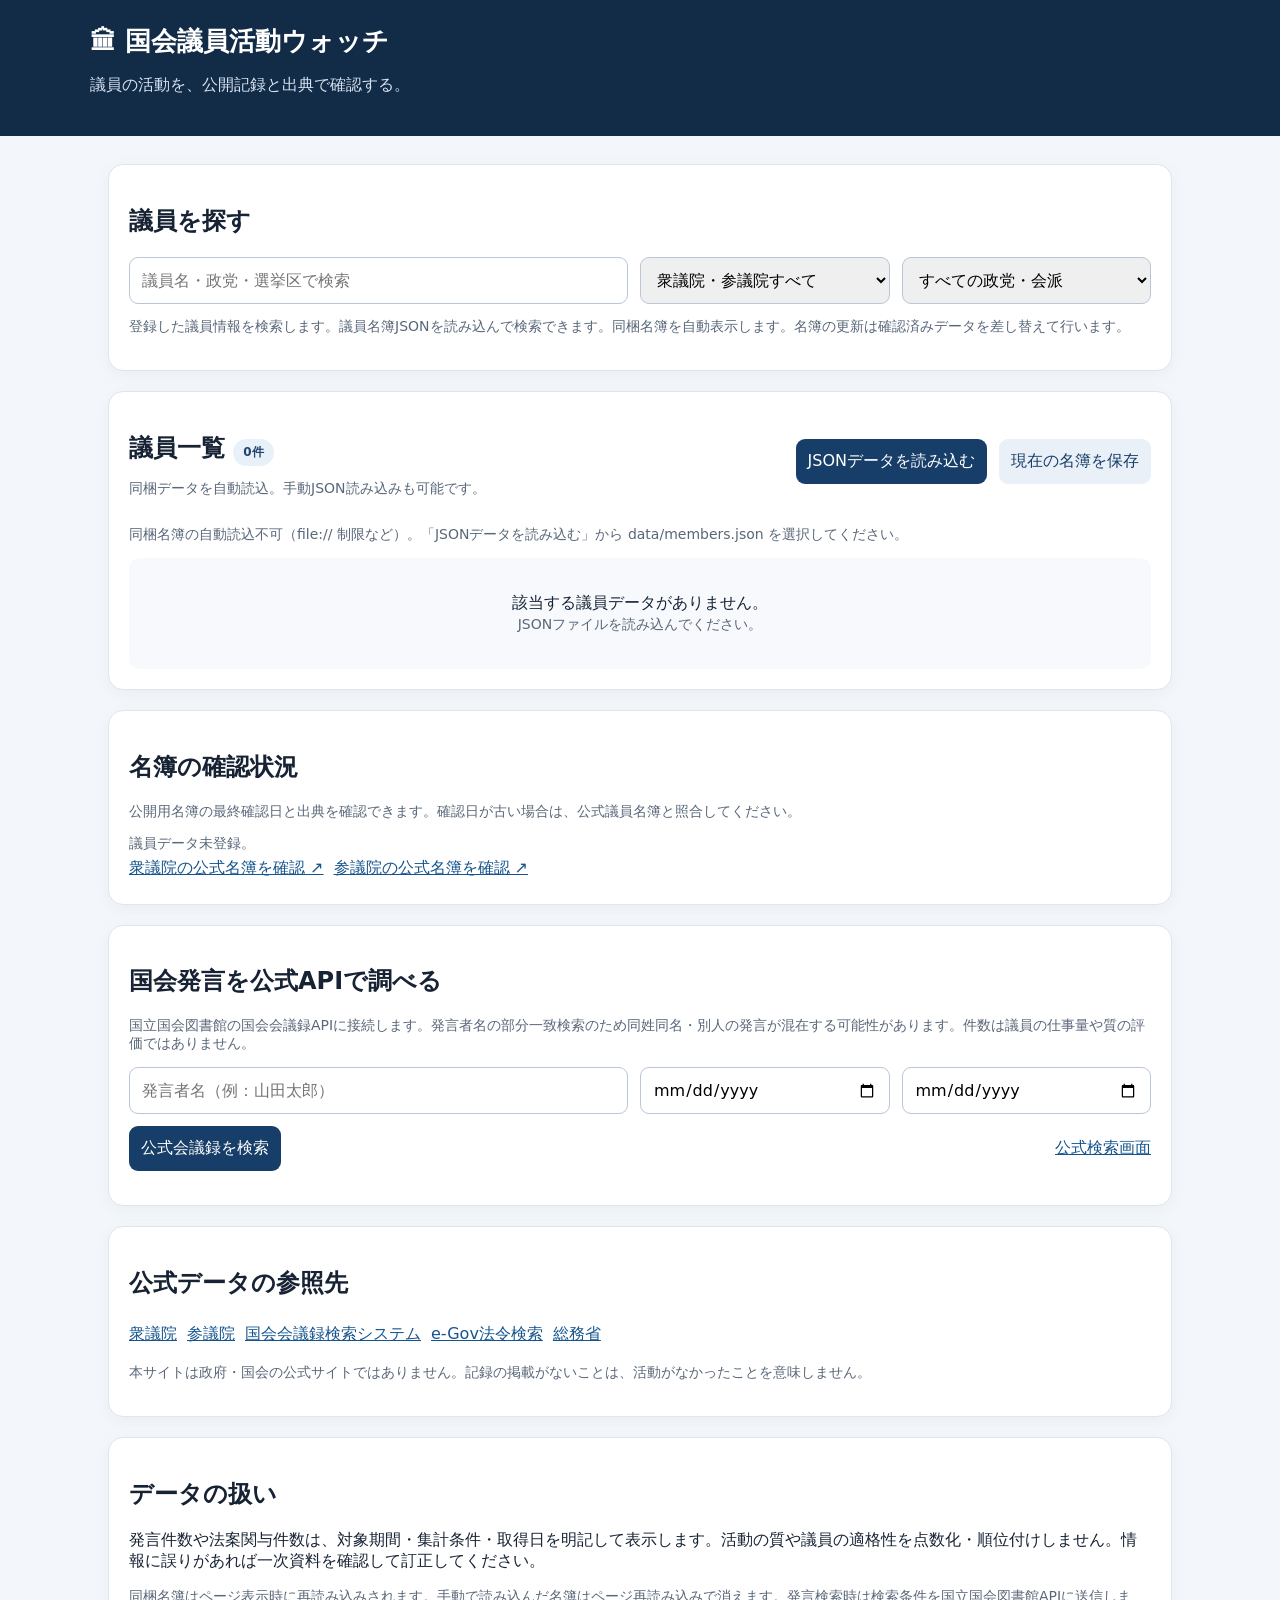
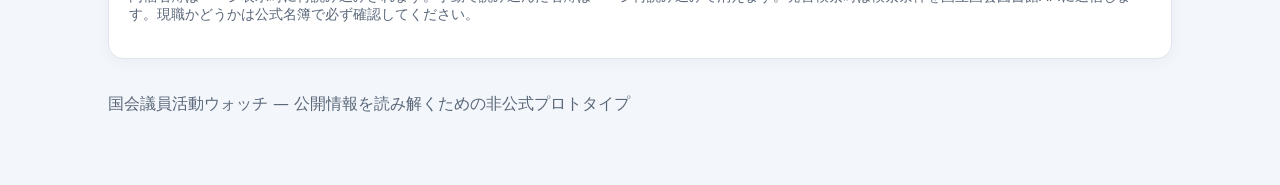
==== index.html @ 0f3a8667 "Add files via upload" ====
<!doctype html><html lang="ja"><head><meta charset="utf-8"><meta name="viewport" content="width=device-width,initial-scale=1"><title>国会議員活動ウォッチ v0.6</title><style>:root{font-family:system-ui,'Noto Sans JP',sans-serif;color:#172334;background:#f3f6fa}*{box-sizing:border-box}body{margin:0}header{background:#122b47;color:white;padding:24px max(20px,calc((100vw - 1100px)/2))}header h1{margin:0;font-size:26px}header p{color:#d7e3f1}main{max-width:1100px;margin:28px auto;padding:0 18px}.panel{background:white;border:1px solid #dfe5ed;border-radius:15px;padding:20px;margin-bottom:20px;box-shadow:0 4px 18px #152f4c0a}.filters{display:grid;grid-template-columns:2fr 1fr 1fr;gap:12px}input,select,button{font:inherit;padding:12px;border-radius:9px;border:1px solid #b8c6d7;width:100%}button{background:#173e68;color:white;border:0;cursor:pointer}button.secondary{background:#eaf0f7;color:#173e68}.muted{color:#596779;font-size:14px}.pill{display:inline-block;background:#e8f0fa;color:#21466c;border-radius:30px;padding:5px 10px;font-size:12px}.row{display:flex;justify-content:space-between;gap:12px;align-items:center;flex-wrap:wrap}.grid{display:grid;grid-template-columns:repeat(auto-fit,minmax(260px,1fr));gap:15px}.card{border:1px solid #e0e6ed;border-radius:12px;padding:16px;background:white}.card h3{margin:8px 0}.links a{display:inline-block;margin:5px 10px 5px 0;color:#15548d}a{color:#15548d}.empty{padding:35px;text-align:center;background:#f7f9fc;border-radius:10px}.detail{margin-top:14px;border-top:1px solid #e1e6ed;padding-top:14px}.small{font-size:13px}footer{max-width:1100px;margin:35px auto;padding:0 18px 35px;color:#596779}@media(max-width:650px){.filters{grid-template-columns:1fr}header h1{font-size:22px}}</style></head><body><header><h1>🏛 国会議員活動ウォッチ</h1><p>議員の活動を、公開記録と出典で確認する。</p></header><main><section class="panel"><h2>議員を探す</h2><div class="filters"><input id="q" placeholder="議員名・政党・選挙区で検索" aria-label="キーワード検索"><select id="house" aria-label="議院"><option value="">衆議院・参議院すべて</option><option>衆議院</option><option>参議院</option></select><select id="party" aria-label="政党"><option value="">すべての政党・会派</option></select></div><p class="muted">登録した議員情報を検索します。議員名簿JSONを読み込んで検索できます。同梱名簿を自動表示します。名簿の更新は確認済みデータを差し替えて行います。</p></section><section class="panel"><div class="row"><div><h2 style="margin-bottom:5px">議員一覧 <span id="count" class="pill">0件</span></h2><p class="muted">同梱データを自動読込。手動JSON読み込みも可能です。</p></div><div class="row"><button id="load" style="width:auto">JSONデータを読み込む</button><button id="export" class="secondary" style="width:auto">現在の名簿を保存</button></div><input type="file" id="file" accept=".json,application/json" hidden></div><p id="dataInfo" class="muted" role="status">名簿未読み込み。公式名簿は自動取得されません。</p><div id="results" class="grid"></div></section><section class="panel"><h2>名簿の確認状況</h2><p class="muted">公開用名簿の最終確認日と出典を確認できます。確認日が古い場合は、公式議員名簿と照合してください。</p><div id="quality" role="status" class="muted">名簿を確認中…</div><div class="links"><a href="https://www.shugiin.go.jp/" target="_blank" rel="noopener">衆議院の公式名簿を確認 ↗</a><a href="https://www.sangiin.go.jp/" target="_blank" rel="noopener">参議院の公式名簿を確認 ↗</a></div></section><section class="panel"><h2>国会発言を公式APIで調べる</h2><p class="muted">国立国会図書館の国会会議録APIに接続します。発言者名の部分一致検索のため同姓同名・別人の発言が混在する可能性があります。件数は議員の仕事量や質の評価ではありません。</p><div class="filters"><input id="speaker" placeholder="発言者名（例：山田太郎）" aria-label="発言者名"><input id="from" type="date" aria-label="開始日"><input id="until" type="date" aria-label="終了日"></div><div class="row" style="margin-top:12px"><button id="searchSpeech" style="width:auto">公式会議録を検索</button><a id="officialSpeech" href="https://kokkai.ndl.go.jp/simple/" target="_blank" rel="noopener">公式検索画面</a></div><p id="apiStatus" class="muted" role="status"></p><div id="speechResults"></div><div class="row" style="margin-top:12px"><button id="moreSpeech" class="secondary" style="width:auto" hidden>次の20件を取得</button><span id="pageInfo" class="muted"></span></div></section><section class="panel"><h2>公式データの参照先</h2><div class="links"><a href="https://www.shugiin.go.jp/" target="_blank" rel="noopener">衆議院</a><a href="https://www.sangiin.go.jp/" target="_blank" rel="noopener">参議院</a><a href="https://kokkai.ndl.go.jp/" target="_blank" rel="noopener">国会会議録検索システム</a><a href="https://laws.e-gov.go.jp/" target="_blank" rel="noopener">e-Gov法令検索</a><a href="https://www.soumu.go.jp/" target="_blank" rel="noopener">総務省</a></div><p class="muted">本サイトは政府・国会の公式サイトではありません。記録の掲載がないことは、活動がなかったことを意味しません。</p></section><section class="panel"><h2>データの扱い</h2><p>発言件数や法案関与件数は、対象期間・集計条件・取得日を明記して表示します。活動の質や議員の適格性を点数化・順位付けしません。情報に誤りがあれば一次資料を確認して訂正してください。</p><p class="muted">同梱名簿はページ表示時に再読み込みされます。手動で読み込んだ名簿はページ再読み込みで消えます。発言検索時は検索条件を国立国会図書館APIに送信します。現職かどうかは公式名簿で必ず確認してください。</p></section></main><footer>国会議員活動ウォッチ — 公開情報を読み解くための非公式プロトタイプ</footer><script>let members=[];let datasetLabel="未登録";const q=document.querySelector('#q'),house=document.querySelector('#house'),party=document.querySelector('#party'),results=document.querySelector('#results');function safe(x){return String(x??'').replace(/[&<>"']/g,c=>({'&':'&amp;','<':'&lt;','>':'&gt;','"':'&quot;',"'":'&#39;'}[c]))}function link(url){try{let u=new URL(url);return ['http:','https:'].includes(u.protocol)?u.href:null}catch{return null}}function updateQuality(){const el=document.querySelector('#quality');if(!members.length){el.textContent='議員データ未登録。';return}const withSources=members.filter(m=>Array.isArray(m.sources)&&m.sources.some(s=>link(s.url))).length;const withDates=members.filter(m=>/^\d{4}-\d{2}-\d{2}$/.test(m.updated_at||'')).length;const houses=[...new Set(members.map(m=>m.house).filter(Boolean))].join('・');el.textContent=`登録 ${members.length}件 ／ 議院：${houses||'未登録'} ／ 出典付き ${withSources}件 ／ 確認日付き ${withDates}件。全現職議員を収録しているとは限りません。`;}function render(){updateQuality();let s=q.value.trim().toLowerCase();let list=members.filter(m=>(!house.value||m.house===house.value)&&(!party.value||m.party===party.value)&&(!s||[m.name,m.party,m.district].some(x=>String(x||'').toLowerCase().includes(s))));document.querySelector('#count').textContent=list.length+'件';document.querySelector('#dataInfo').textContent=`名簿：${datasetLabel} ／ 登録 ${members.length}件 ／ 表示 ${list.length}件。活動データ未取得はゼロ件を意味しません。`;results.innerHTML=list.length?list.map((m,i)=>`<article class="card"><span class="pill">${safe(m.house||'議院未登録')}</span><h3>${safe(m.name)}</h3><p>${safe(m.party||'政党・会派未登録')} ／ ${safe(m.district||'選挙区未登録')}</p><button class="secondary" data-i="${i}">活動記録を見る</button><button class="secondary" data-s="${i}" style="margin-top:8px">この名前で発言を検索</button><div class="detail" id="detail-${i}" hidden><p><b>国会発言：</b>${m.speech_count==null?'未取得':safe(m.speech_count)+'件'}</p><p><b>法案関与：</b>${m.bill_count==null?'未取得':safe(m.bill_count)+'件'}</p><p><b>採決記録：</b>${m.vote_summary?safe(m.vote_summary):'未取得'}</p><p class="small">対象期間：${safe(m.period||'未登録')} ／ 取得日：${safe(m.updated_at||'未登録')}</p>${Array.isArray(m.sources)?m.sources.filter(x=>link(x.url)).map(x=>`<p><a href="${safe(link(x.url))}" target="_blank" rel="noopener noreferrer">${safe(x.label||'出典資料')}</a></p>`).join(''):''}</div></article>`).join(''):'<div class="empty">該当する議員データがありません。<br><span class="muted">JSONファイルを読み込んでください。</span></div>';results.querySelectorAll('button[data-s]').forEach(b=>b.addEventListener('click',()=>{speaker.value=list[Number(b.dataset.s)].name;document.querySelector('#searchSpeech').scrollIntoView({behavior:'smooth',block:'center'});document.querySelector('#searchSpeech').click()}));results.querySelectorAll('button[data-i]').forEach(b=>b.addEventListener('click',()=>{let d=document.querySelector('#detail-'+b.dataset.i);d.hidden=!d.hidden;b.textContent=d.hidden?'活動記録を見る':'閉じる'}))}function refreshParties(){let old=party.value;party.innerHTML='<option value="">すべての政党・会派</option>'+[...new Set(members.map(x=>x.party).filter(Boolean))].sort().map(x=>`<option value="${safe(x)}">${safe(x)}</option>`).join('');party.value=old}document.querySelector('#load').onclick=()=>document.querySelector('#file').click();document.querySelector('#file').onchange=async e=>{let f=e.target.files[0];if(!f)return;try{let d=JSON.parse(await f.text());if(!Array.isArray(d)||!d.every(x=>x&&typeof x.name==='string'&&['衆議院','参議院'].includes(x.house)))throw Error('形式が正しくありません');members=d;datasetLabel=f.name;refreshParties();render()}catch(err){alert('読み込みに失敗しました。JSON配列と議員名(name)を確認してください。')}};[q,house,party].forEach(e=>e.addEventListener('input',render));
document.querySelector('#export').onclick=()=>{const blob=new Blob([JSON.stringify(members,null,2)],{type:'application/json'});const a=document.createElement('a');a.href=URL.createObjectURL(blob);a.download='giin-watch-members.json';a.click();setTimeout(()=>URL.revokeObjectURL(a.href),1000)};const speaker=document.querySelector('#speaker'),from=document.querySelector('#from'),until=document.querySelector('#until'),apiStatus=document.querySelector('#apiStatus'),speechResults=document.querySelector('#speechResults');
let nextPosition=null,lastParams=null;
async function fetchSpeeches(more=false){
 const name=speaker.value.trim();if(!name){apiStatus.textContent='発言者名を入力してください。';return}
 if(from.value&&until.value&&from.value>until.value){apiStatus.textContent='日付の範囲を確認してください。';return}
 if(!more){lastParams=new URLSearchParams({speaker:name,recordPacking:'json',maximumRecords:'20'});if(from.value)lastParams.set('from',from.value);if(until.value)lastParams.set('until',until.value);speechResults.replaceChildren();nextPosition=null;}
 if(!lastParams)return;const params=new URLSearchParams(lastParams);if(more&&nextPosition)params.set('startRecord',String(nextPosition));
 const button=document.querySelector('#searchSpeech'),moreButton=document.querySelector('#moreSpeech');button.disabled=true;moreButton.disabled=true;apiStatus.textContent='公式APIに問い合わせています…';
 try{const response=await fetch('https://kokkai.ndl.go.jp/api/speech?'+params.toString(),{headers:{Accept:'application/json'}});if(!response.ok)throw Error('HTTP '+response.status);const data=await response.json();if(data.message)throw Error(data.message);const rows=Array.isArray(data.speechRecord)?data.speechRecord:[];
 for(const r of rows){const card=document.createElement('article');card.className='card';card.style.marginTop='12px';const h=document.createElement('h3');h.textContent=(r.speaker||'発言者不明')+' — '+(r.date||'日付不明');const meta=document.createElement('p');meta.className='muted';meta.textContent=[r.nameOfHouse,r.nameOfMeeting,r.speakerGroup].filter(Boolean).join(' / ');const excerpt=document.createElement('p');excerpt.textContent=String(r.speech||'').slice(0,320)+(String(r.speech||'').length>320?'…':'');card.append(h,meta,excerpt);const u=link(r.speechURL);if(u&&new URL(u).hostname==='kokkai.ndl.go.jp'){const a=document.createElement('a');a.href=u;a.target='_blank';a.rel='noopener noreferrer';a.textContent='公式会議録で全文を見る ↗';card.append(a)}speechResults.append(card)}
 nextPosition=Number(data.nextRecordPosition)||null;moreButton.hidden=!nextPosition;const total=Number(data.numberOfRecords||0);apiStatus.textContent=`公式APIの検索該当数 ${total.toLocaleString()}件（同姓同名や別人を含む可能性あり）。`;document.querySelector('#pageInfo').textContent=`表示済み ${speechResults.children.length}件`;if(!rows.length&&!more)speechResults.textContent='該当する会議録がありません。';
 }catch(e){apiStatus.textContent='公式APIに接続できませんでした。通信制限や一時的な障害の可能性があります。公式検索画面を利用してください。';moreButton.hidden=true}finally{button.disabled=false;moreButton.disabled=false}
}
document.querySelector('#searchSpeech').onclick=()=>fetchSpeeches(false);document.querySelector('#moreSpeech').onclick=()=>fetchSpeeches(true);

async function loadBundled(){const info=document.querySelector('#dataInfo');info.textContent='同梱名簿を読み込んでいます…';try{const response=await fetch('./data/members.json',{cache:'no-store'});if(!response.ok)throw Error('HTTP '+response.status);const d=await response.json();if(!Array.isArray(d)||!d.every(x=>x&&typeof x.name==='string'&&['衆議院','参議院'].includes(x.house)))throw Error('JSON形式');members=d;datasetLabel='同梱名簿（確認用・全議員ではありません）';refreshParties();render()}catch(e){info.textContent='同梱名簿を自動読込できませんでした。ローカルファイルとして開いている場合は「JSONデータを読み込む」から data/members.json を選択してください。';render();info.textContent='同梱名簿の自動読込不可（file:// 制限など）。「JSONデータを読み込む」から data/members.json を選択してください。'}}loadBundled();</script></body></html>
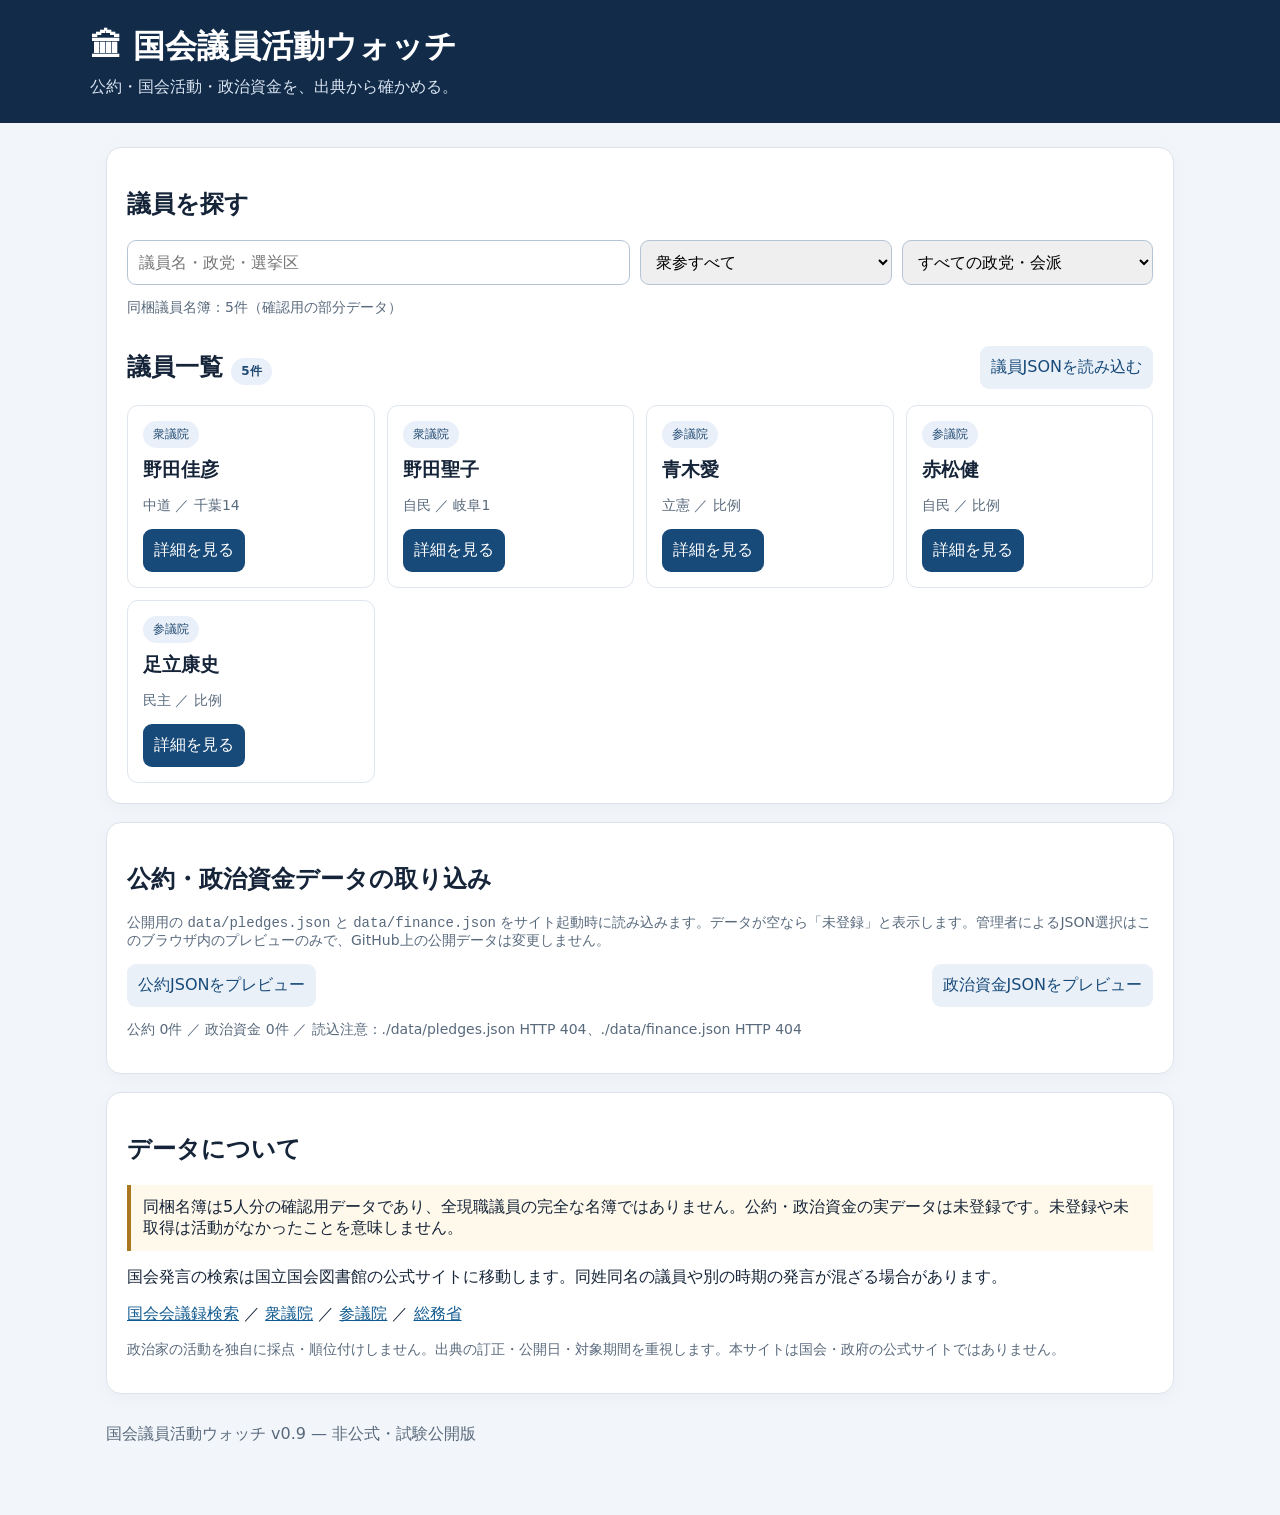
==== commit 804ce773: "Add files via upload" ====
--- a/index.html
+++ b/index.html
@@ -1,17 +1,7 @@
-<!doctype html><html lang="ja"><head><meta charset="utf-8"><meta name="viewport" content="width=device-width,initial-scale=1"><title>国会議員活動ウォッチ v0.6</title><style>:root{font-family:system-ui,'Noto Sans JP',sans-serif;color:#172334;background:#f3f6fa}*{box-sizing:border-box}body{margin:0}header{background:#122b47;color:white;padding:24px max(20px,calc((100vw - 1100px)/2))}header h1{margin:0;font-size:26px}header p{color:#d7e3f1}main{max-width:1100px;margin:28px auto;padding:0 18px}.panel{background:white;border:1px solid #dfe5ed;border-radius:15px;padding:20px;margin-bottom:20px;box-shadow:0 4px 18px #152f4c0a}.filters{display:grid;grid-template-columns:2fr 1fr 1fr;gap:12px}input,select,button{font:inherit;padding:12px;border-radius:9px;border:1px solid #b8c6d7;width:100%}button{background:#173e68;color:white;border:0;cursor:pointer}button.secondary{background:#eaf0f7;color:#173e68}.muted{color:#596779;font-size:14px}.pill{display:inline-block;background:#e8f0fa;color:#21466c;border-radius:30px;padding:5px 10px;font-size:12px}.row{display:flex;justify-content:space-between;gap:12px;align-items:center;flex-wrap:wrap}.grid{display:grid;grid-template-columns:repeat(auto-fit,minmax(260px,1fr));gap:15px}.card{border:1px solid #e0e6ed;border-radius:12px;padding:16px;background:white}.card h3{margin:8px 0}.links a{display:inline-block;margin:5px 10px 5px 0;color:#15548d}a{color:#15548d}.empty{padding:35px;text-align:center;background:#f7f9fc;border-radius:10px}.detail{margin-top:14px;border-top:1px solid #e1e6ed;padding-top:14px}.small{font-size:13px}footer{max-width:1100px;margin:35px auto;padding:0 18px 35px;color:#596779}@media(max-width:650px){.filters{grid-template-columns:1fr}header h1{font-size:22px}}</style></head><body><header><h1>🏛 国会議員活動ウォッチ</h1><p>議員の活動を、公開記録と出典で確認する。</p></header><main><section class="panel"><h2>議員を探す</h2><div class="filters"><input id="q" placeholder="議員名・政党・選挙区で検索" aria-label="キーワード検索"><select id="house" aria-label="議院"><option value="">衆議院・参議院すべて</option><option>衆議院</option><option>参議院</option></select><select id="party" aria-label="政党"><option value="">すべての政党・会派</option></select></div><p class="muted">登録した議員情報を検索します。議員名簿JSONを読み込んで検索できます。同梱名簿を自動表示します。名簿の更新は確認済みデータを差し替えて行います。</p></section><section class="panel"><div class="row"><div><h2 style="margin-bottom:5px">議員一覧 <span id="count" class="pill">0件</span></h2><p class="muted">同梱データを自動読込。手動JSON読み込みも可能です。</p></div><div class="row"><button id="load" style="width:auto">JSONデータを読み込む</button><button id="export" class="secondary" style="width:auto">現在の名簿を保存</button></div><input type="file" id="file" accept=".json,application/json" hidden></div><p id="dataInfo" class="muted" role="status">名簿未読み込み。公式名簿は自動取得されません。</p><div id="results" class="grid"></div></section><section class="panel"><h2>名簿の確認状況</h2><p class="muted">公開用名簿の最終確認日と出典を確認できます。確認日が古い場合は、公式議員名簿と照合してください。</p><div id="quality" role="status" class="muted">名簿を確認中…</div><div class="links"><a href="https://www.shugiin.go.jp/" target="_blank" rel="noopener">衆議院の公式名簿を確認 ↗</a><a href="https://www.sangiin.go.jp/" target="_blank" rel="noopener">参議院の公式名簿を確認 ↗</a></div></section><section class="panel"><h2>国会発言を公式APIで調べる</h2><p class="muted">国立国会図書館の国会会議録APIに接続します。発言者名の部分一致検索のため同姓同名・別人の発言が混在する可能性があります。件数は議員の仕事量や質の評価ではありません。</p><div class="filters"><input id="speaker" placeholder="発言者名（例：山田太郎）" aria-label="発言者名"><input id="from" type="date" aria-label="開始日"><input id="until" type="date" aria-label="終了日"></div><div class="row" style="margin-top:12px"><button id="searchSpeech" style="width:auto">公式会議録を検索</button><a id="officialSpeech" href="https://kokkai.ndl.go.jp/simple/" target="_blank" rel="noopener">公式検索画面</a></div><p id="apiStatus" class="muted" role="status"></p><div id="speechResults"></div><div class="row" style="margin-top:12px"><button id="moreSpeech" class="secondary" style="width:auto" hidden>次の20件を取得</button><span id="pageInfo" class="muted"></span></div></section><section class="panel"><h2>公式データの参照先</h2><div class="links"><a href="https://www.shugiin.go.jp/" target="_blank" rel="noopener">衆議院</a><a href="https://www.sangiin.go.jp/" target="_blank" rel="noopener">参議院</a><a href="https://kokkai.ndl.go.jp/" target="_blank" rel="noopener">国会会議録検索システム</a><a href="https://laws.e-gov.go.jp/" target="_blank" rel="noopener">e-Gov法令検索</a><a href="https://www.soumu.go.jp/" target="_blank" rel="noopener">総務省</a></div><p class="muted">本サイトは政府・国会の公式サイトではありません。記録の掲載がないことは、活動がなかったことを意味しません。</p></section><section class="panel"><h2>データの扱い</h2><p>発言件数や法案関与件数は、対象期間・集計条件・取得日を明記して表示します。活動の質や議員の適格性を点数化・順位付けしません。情報に誤りがあれば一次資料を確認して訂正してください。</p><p class="muted">同梱名簿はページ表示時に再読み込みされます。手動で読み込んだ名簿はページ再読み込みで消えます。発言検索時は検索条件を国立国会図書館APIに送信します。現職かどうかは公式名簿で必ず確認してください。</p></section></main><footer>国会議員活動ウォッチ — 公開情報を読み解くための非公式プロトタイプ</footer><script>let members=[];let datasetLabel="未登録";const q=document.querySelector('#q'),house=document.querySelector('#house'),party=document.querySelector('#party'),results=document.querySelector('#results');function safe(x){return String(x??'').replace(/[&<>"']/g,c=>({'&':'&amp;','<':'&lt;','>':'&gt;','"':'&quot;',"'":'&#39;'}[c]))}function link(url){try{let u=new URL(url);return ['http:','https:'].includes(u.protocol)?u.href:null}catch{return null}}function updateQuality(){const el=document.querySelector('#quality');if(!members.length){el.textContent='議員データ未登録。';return}const withSources=members.filter(m=>Array.isArray(m.sources)&&m.sources.some(s=>link(s.url))).length;const withDates=members.filter(m=>/^\d{4}-\d{2}-\d{2}$/.test(m.updated_at||'')).length;const houses=[...new Set(members.map(m=>m.house).filter(Boolean))].join('・');el.textContent=`登録 ${members.length}件 ／ 議院：${houses||'未登録'} ／ 出典付き ${withSources}件 ／ 確認日付き ${withDates}件。全現職議員を収録しているとは限りません。`;}function render(){updateQuality();let s=q.value.trim().toLowerCase();let list=members.filter(m=>(!house.value||m.house===house.value)&&(!party.value||m.party===party.value)&&(!s||[m.name,m.party,m.district].some(x=>String(x||'').toLowerCase().includes(s))));document.querySelector('#count').textContent=list.length+'件';document.querySelector('#dataInfo').textContent=`名簿：${datasetLabel} ／ 登録 ${members.length}件 ／ 表示 ${list.length}件。活動データ未取得はゼロ件を意味しません。`;results.innerHTML=list.length?list.map((m,i)=>`<article class="card"><span class="pill">${safe(m.house||'議院未登録')}</span><h3>${safe(m.name)}</h3><p>${safe(m.party||'政党・会派未登録')} ／ ${safe(m.district||'選挙区未登録')}</p><button class="secondary" data-i="${i}">活動記録を見る</button><button class="secondary" data-s="${i}" style="margin-top:8px">この名前で発言を検索</button><div class="detail" id="detail-${i}" hidden><p><b>国会発言：</b>${m.speech_count==null?'未取得':safe(m.speech_count)+'件'}</p><p><b>法案関与：</b>${m.bill_count==null?'未取得':safe(m.bill_count)+'件'}</p><p><b>採決記録：</b>${m.vote_summary?safe(m.vote_summary):'未取得'}</p><p class="small">対象期間：${safe(m.period||'未登録')} ／ 取得日：${safe(m.updated_at||'未登録')}</p>${Array.isArray(m.sources)?m.sources.filter(x=>link(x.url)).map(x=>`<p><a href="${safe(link(x.url))}" target="_blank" rel="noopener noreferrer">${safe(x.label||'出典資料')}</a></p>`).join(''):''}</div></article>`).join(''):'<div class="empty">該当する議員データがありません。<br><span class="muted">JSONファイルを読み込んでください。</span></div>';results.querySelectorAll('button[data-s]').forEach(b=>b.addEventListener('click',()=>{speaker.value=list[Number(b.dataset.s)].name;document.querySelector('#searchSpeech').scrollIntoView({behavior:'smooth',block:'center'});document.querySelector('#searchSpeech').click()}));results.querySelectorAll('button[data-i]').forEach(b=>b.addEventListener('click',()=>{let d=document.querySelector('#detail-'+b.dataset.i);d.hidden=!d.hidden;b.textContent=d.hidden?'活動記録を見る':'閉じる'}))}function refreshParties(){let old=party.value;party.innerHTML='<option value="">すべての政党・会派</option>'+[...new Set(members.map(x=>x.party).filter(Boolean))].sort().map(x=>`<option value="${safe(x)}">${safe(x)}</option>`).join('');party.value=old}document.querySelector('#load').onclick=()=>document.querySelector('#file').click();document.querySelector('#file').onchange=async e=>{let f=e.target.files[0];if(!f)return;try{let d=JSON.parse(await f.text());if(!Array.isArray(d)||!d.every(x=>x&&typeof x.name==='string'&&['衆議院','参議院'].includes(x.house)))throw Error('形式が正しくありません');members=d;datasetLabel=f.name;refreshParties();render()}catch(err){alert('読み込みに失敗しました。JSON配列と議員名(name)を確認してください。')}};[q,house,party].forEach(e=>e.addEventListener('input',render));
-document.querySelector('#export').onclick=()=>{const blob=new Blob([JSON.stringify(members,null,2)],{type:'application/json'});const a=document.createElement('a');a.href=URL.createObjectURL(blob);a.download='giin-watch-members.json';a.click();setTimeout(()=>URL.revokeObjectURL(a.href),1000)};const speaker=document.querySelector('#speaker'),from=document.querySelector('#from'),until=document.querySelector('#until'),apiStatus=document.querySelector('#apiStatus'),speechResults=document.querySelector('#speechResults');
-let nextPosition=null,lastParams=null;
-async function fetchSpeeches(more=false){
- const name=speaker.value.trim();if(!name){apiStatus.textContent='発言者名を入力してください。';return}
- if(from.value&&until.value&&from.value>until.value){apiStatus.textContent='日付の範囲を確認してください。';return}
- if(!more){lastParams=new URLSearchParams({speaker:name,recordPacking:'json',maximumRecords:'20'});if(from.value)lastParams.set('from',from.value);if(until.value)lastParams.set('until',until.value);speechResults.replaceChildren();nextPosition=null;}
- if(!lastParams)return;const params=new URLSearchParams(lastParams);if(more&&nextPosition)params.set('startRecord',String(nextPosition));
- const button=document.querySelector('#searchSpeech'),moreButton=document.querySelector('#moreSpeech');button.disabled=true;moreButton.disabled=true;apiStatus.textContent='公式APIに問い合わせています…';
- try{const response=await fetch('https://kokkai.ndl.go.jp/api/speech?'+params.toString(),{headers:{Accept:'application/json'}});if(!response.ok)throw Error('HTTP '+response.status);const data=await response.json();if(data.message)throw Error(data.message);const rows=Array.isArray(data.speechRecord)?data.speechRecord:[];
- for(const r of rows){const card=document.createElement('article');card.className='card';card.style.marginTop='12px';const h=document.createElement('h3');h.textContent=(r.speaker||'発言者不明')+' — '+(r.date||'日付不明');const meta=document.createElement('p');meta.className='muted';meta.textContent=[r.nameOfHouse,r.nameOfMeeting,r.speakerGroup].filter(Boolean).join(' / ');const excerpt=document.createElement('p');excerpt.textContent=String(r.speech||'').slice(0,320)+(String(r.speech||'').length>320?'…':'');card.append(h,meta,excerpt);const u=link(r.speechURL);if(u&&new URL(u).hostname==='kokkai.ndl.go.jp'){const a=document.createElement('a');a.href=u;a.target='_blank';a.rel='noopener noreferrer';a.textContent='公式会議録で全文を見る ↗';card.append(a)}speechResults.append(card)}
- nextPosition=Number(data.nextRecordPosition)||null;moreButton.hidden=!nextPosition;const total=Number(data.numberOfRecords||0);apiStatus.textContent=`公式APIの検索該当数 ${total.toLocaleString()}件（同姓同名や別人を含む可能性あり）。`;document.querySelector('#pageInfo').textContent=`表示済み ${speechResults.children.length}件`;if(!rows.length&&!more)speechResults.textContent='該当する会議録がありません。';
- }catch(e){apiStatus.textContent='公式APIに接続できませんでした。通信制限や一時的な障害の可能性があります。公式検索画面を利用してください。';moreButton.hidden=true}finally{button.disabled=false;moreButton.disabled=false}
-}
-document.querySelector('#searchSpeech').onclick=()=>fetchSpeeches(false);document.querySelector('#moreSpeech').onclick=()=>fetchSpeeches(true);
-
-async function loadBundled(){const info=document.querySelector('#dataInfo');info.textContent='同梱名簿を読み込んでいます…';try{const response=await fetch('./data/members.json',{cache:'no-store'});if(!response.ok)throw Error('HTTP '+response.status);const d=await response.json();if(!Array.isArray(d)||!d.every(x=>x&&typeof x.name==='string'&&['衆議院','参議院'].includes(x.house)))throw Error('JSON形式');members=d;datasetLabel='同梱名簿（確認用・全議員ではありません）';refreshParties();render()}catch(e){info.textContent='同梱名簿を自動読込できませんでした。ローカルファイルとして開いている場合は「JSONデータを読み込む」から data/members.json を選択してください。';render();info.textContent='同梱名簿の自動読込不可（file:// 制限など）。「JSONデータを読み込む」から data/members.json を選択してください。'}}loadBundled();</script></body></html>
+<!doctype html><html lang="ja"><head><meta charset="utf-8"><meta name="viewport" content="width=device-width,initial-scale=1"><title>国会議員活動ウォッチ v0.9</title><style>
+:root{font-family:system-ui,"Noto Sans JP",sans-serif;color:#152438;background:#f2f5f9}*{box-sizing:border-box}body{margin:0}header{background:#112b49;color:#fff;padding:25px max(20px,calc((100vw - 1100px)/2))}header h1{margin:0 0 8px}header p{margin:0;color:#d9e4f1}main{max-width:1100px;margin:24px auto;padding:0 16px}.panel{background:white;border:1px solid #dce3ec;border-radius:15px;padding:20px;margin-bottom:18px;box-shadow:0 4px 18px #112b4909}.row{display:flex;gap:12px;align-items:center;justify-content:space-between;flex-wrap:wrap}.filters{display:grid;grid-template-columns:2fr 1fr 1fr;gap:10px}input,select,button{font:inherit;padding:11px;border:1px solid #b6c5d5;border-radius:9px;max-width:100%}input,select{width:100%}button{cursor:pointer;background:#184a79;color:white;border:0}button.alt{background:#e9f0f8;color:#184a79}button:focus-visible,a:focus-visible{outline:3px solid #d9a436;outline-offset:2px}.grid{display:grid;grid-template-columns:repeat(auto-fill,minmax(240px,1fr));gap:12px}.card{padding:15px;border:1px solid #dfe6ee;border-radius:11px}.card h3{margin:9px 0}.muted{color:#596a7d;font-size:14px}.pill{display:inline-block;background:#eaf0f9;border-radius:18px;padding:5px 10px;font-size:12px;color:#214a72}.tabs{display:flex;gap:8px;flex-wrap:wrap;margin:12px 0}.tabs button{width:auto}.tabs button[aria-selected=false]{background:#eaf0f7;color:#214a72}.item{padding:13px 0;border-bottom:1px solid #e6ebf0}.item:last-child{border:0}.item p{margin:6px 0}.hidden,[hidden]{display:none!important}a{color:#125b91}footer{max-width:1100px;margin:30px auto;padding:0 16px 40px;color:#596a7d}.notice{border-left:4px solid #a9771d;padding:12px;background:#fff9ec}code{overflow-wrap:anywhere}@media(max-width:650px){.filters{grid-template-columns:1fr}header h1{font-size:22px}.panel{padding:15px}}
+</style></head><body><header><h1>🏛 国会議員活動ウォッチ</h1><p>公約・国会活動・政治資金を、出典から確かめる。</p></header><main><section class="panel"><h2>議員を探す</h2><div class="filters"><input id="q" placeholder="議員名・政党・選挙区" aria-label="検索"><select id="house" aria-label="議院"><option value="">衆参すべて</option><option>衆議院</option><option>参議院</option></select><select id="party" aria-label="政党・会派"><option value="">すべての政党・会派</option></select></div><p class="muted" id="status" role="status">名簿読み込み中…</p><div class="row"><h2>議員一覧 <span class="pill" id="count">0件</span></h2><button class="alt" id="upload">議員JSONを読み込む</button><input type="file" id="file" accept=".json,application/json" hidden></div><div id="members" class="grid"></div></section><section class="panel" id="profile" hidden><div class="row"><h2 id="profileName"></h2><button class="alt" id="close">一覧に戻る</button></div><p id="profileMeta" class="muted"></p><div id="profileSources"></div><div class="tabs" role="tablist" aria-label="議員詳細"><button data-tab="activity" role="tab" aria-selected="true">国会活動</button><button data-tab="pledges" role="tab" aria-selected="false">公約追跡</button><button data-tab="finance" role="tab" aria-selected="false">政治資金</button></div><div id="tabContent" aria-live="polite"></div></section><section class="panel"><h2>公約・政治資金データの取り込み</h2><p class="muted">公開用の <code>data/pledges.json</code> と <code>data/finance.json</code> をサイト起動時に読み込みます。データが空なら「未登録」と表示します。管理者によるJSON選択はこのブラウザ内のプレビューのみで、GitHub上の公開データは変更しません。</p><div class="row"><button class="alt" id="pledgeUpload">公約JSONをプレビュー</button><button class="alt" id="financeUpload">政治資金JSONをプレビュー</button></div><input type="file" id="pledgeFile" accept=".json" hidden><input type="file" id="financeFile" accept=".json" hidden><p id="dataStatus" class="muted" role="status"></p></section><section class="panel"><h2>データについて</h2><p class="notice">同梱名簿は5人分の確認用データであり、全現職議員の完全な名簿ではありません。公約・政治資金の実データは未登録です。未登録や未取得は活動がなかったことを意味しません。</p><p>国会発言の検索は国立国会図書館の公式サイトに移動します。同姓同名の議員や別の時期の発言が混ざる場合があります。</p><p><a href="https://kokkai.ndl.go.jp/" target="_blank" rel="noopener">国会会議録検索</a> ／ <a href="https://www.shugiin.go.jp/" target="_blank" rel="noopener">衆議院</a> ／ <a href="https://www.sangiin.go.jp/" target="_blank" rel="noopener">参議院</a> ／ <a href="https://www.soumu.go.jp/" target="_blank" rel="noopener">総務省</a></p><p class="muted">政治家の活動を独自に採点・順位付けしません。出典の訂正・公開日・対象期間を重視します。本サイトは国会・政府の公式サイトではありません。</p></section></main><footer>国会議員活動ウォッチ v0.9 — 非公式・試験公開版</footer><script>
+'use strict';let members=[],pledges=[],finances=[],selected=null,tab='activity';const $=id=>document.getElementById(id);const esc=s=>String(s??'').replace(/[&<>"']/g,c=>({'&':'&amp;','<':'&lt;','>':'&gt;','"':'&quot;',"'":'&#39;'}[c]));const safeUrl=u=>{try{let x=new URL(u);return ['https:','http:'].includes(x.protocol)?x.href:null}catch{return null}};const sourceHtml=s=>Array.isArray(s)?s.filter(x=>safeUrl(x.url)).map(x=>`<a target="_blank" rel="noopener noreferrer" href="${esc(safeUrl(x.url))}">${esc(x.label||'出典')} ↗</a>`).join(' ／ '):'';function key(m){return m.id||[m.house,m.name,m.district].join('|')}function validMembers(d){return Array.isArray(d)&&d.every(m=>m&&typeof m.name==='string'&&['衆議院','参議院'].includes(m.house))}function setMembers(d){if(!validMembers(d))throw Error('議員JSON形式が不正です');members=d;const old=$('party').value;$('party').innerHTML='<option value="">すべての政党・会派</option>'+[...new Set(members.map(m=>m.party).filter(Boolean))].sort().map(p=>`<option value="${esc(p)}">${esc(p)}</option>`).join('');$('party').value=old;render()}
+function render(){const q=$('q').value.trim().toLowerCase();const rows=members.filter(m=>(!$('house').value||m.house===$('house').value)&&(!$('party').value||m.party===$('party').value)&&(!q||[m.name,m.party,m.district].some(x=>String(x||'').toLowerCase().includes(q))));$('count').textContent=rows.length+'件';$('members').innerHTML=rows.map(m=>`<article class="card"><span class="pill">${esc(m.house)}</span><h3>${esc(m.name)}</h3><p class="muted">${esc(m.party||'所属未登録')} ／ ${esc(m.district||'選挙区未登録')}</p><button data-key="${esc(key(m))}">詳細を見る</button></article>`).join('')||'<p class="muted">該当データはありません。</p>';$('members').querySelectorAll('button[data-key]').forEach(b=>b.onclick=()=>openProfile(b.dataset.key))}
+function openProfile(k){selected=members.find(m=>key(m)===k);if(!selected)return;$('profile').hidden=false;$('profileName').textContent=selected.name;$('profileMeta').textContent=[selected.house,selected.party,selected.district,'名簿確認日：'+(selected.updated_at||'未登録')].filter(Boolean).join(' ／ ');$('profileSources').innerHTML=sourceHtml(selected.sources);tab='activity';renderTab();$('profile').scrollIntoView({behavior:'smooth'})}function renderTab(){document.querySelectorAll('[data-tab]').forEach(b=>b.setAttribute('aria-selected',String(b.dataset.tab===tab)));if(!selected)return;const k=key(selected);let out='';if(tab==='activity'){out=`<div class="item"><b>国会発言</b><p>${selected.speech_count==null?'未取得':esc(selected.speech_count)+'件'}</p></div><div class="item"><b>法案関与</b><p>${selected.bill_count==null?'未取得':esc(selected.bill_count)+'件'}</p></div><div class="item"><b>採決</b><p>${esc(selected.vote_summary||'未取得')}</p></div><p><a target="_blank" rel="noopener" href="https://kokkai.ndl.go.jp/">国会会議録で発言を探す ↗</a></p>`}else if(tab==='pledges'){const rows=pledges.filter(x=>x.member_id===k);out=rows.length?rows.map(x=>`<article class="item"><h3>${esc(x.title)}</h3><p>${esc(x.text)}</p><p class="muted">選挙：${esc(x.election||'未登録')} ／ 記録日：${esc(x.recorded_at||'未登録')}</p><p>${sourceHtml(x.sources)}</p><p class="muted">関連活動：${esc(x.related_activity||'未登録・未確認')}</p></article>`).join(''):'<p class="muted">公約は未登録です。公約の未登録は、公約が存在しないことを意味しません。</p>'}else{const rows=finances.filter(x=>x.member_id===k);out=rows.length?rows.map(x=>`<article class="item"><h3>${esc(x.organization||'政治団体名未登録')}（${esc(x.year||'年度不明')}）</h3><p>収入：${fmt(x.income_yen)} ／ 支出：${fmt(x.expense_yen)} ／ 翌年繰越：${fmt(x.carryover_yen)}</p><p class="muted">団体単位の数値です。複数団体を合算していません。</p><p>${sourceHtml(x.sources)}</p></article>`).join(''):'<p class="muted">政治資金データは未登録です。未登録は収支がゼロであることを意味しません。</p>'}$('tabContent').innerHTML=out}function fmt(x){return Number.isFinite(x)?x.toLocaleString('ja-JP')+'円':'未取得'}document.querySelectorAll('[data-tab]').forEach(b=>b.onclick=()=>{tab=b.dataset.tab;renderTab()});$('close').onclick=()=>{$('profile').hidden=true;selected=null};['q','house','party'].forEach(id=>$(id).addEventListener('input',render));function upload(button,file,handler){$(button).onclick=()=>$(file).click();$(file).onchange=async e=>{const f=e.target.files[0];if(!f)return;try{handler(JSON.parse(await f.text()));$('dataStatus').textContent=f.name+' をこのブラウザに読み込みました。GitHubへの保存はされません。'}catch(err){$('dataStatus').textContent='読み込み失敗：'+err.message}e.target.value=''}}upload('upload','file',setMembers);function validRecords(d,fields){return Array.isArray(d)&&d.every(x=>x&&typeof x.member_id==='string'&&fields.every(f=>typeof x[f]==='string'))}upload('pledgeUpload','pledgeFile',d=>{if(!validRecords(d,['title','text']))throw Error('公約形式が不正');pledges=d;renderTab()});upload('financeUpload','financeFile',d=>{if(!validRecords(d,['organization']))throw Error('政治資金形式が不正');finances=d;renderTab()});async function fetchJson(path){let r=await fetch(path,{cache:'no-store'});if(!r.ok)throw Error(path+' HTTP '+r.status);return r.json()}async function init(){const issues=[];try{setMembers(await fetchJson('./data/members.json'));$('status').textContent='同梱議員名簿：'+members.length+'件（確認用の部分データ）'}catch(e){$('status').textContent='議員名簿を自動読込できません。GitHub上の data/members.json の配置を確認するか、JSONを手動選択してください。';issues.push(e.message)}try{let d=await fetchJson('./data/pledges.json');if(!validRecords(d,['title','text']))throw Error('公約JSONの形式');pledges=d}catch(e){issues.push(e.message)}try{let d=await fetchJson('./data/finance.json');if(!validRecords(d,['organization']))throw Error('政治資金JSONの形式');finances=d}catch(e){issues.push(e.message)}$('dataStatus').textContent=`公約 ${pledges.length}件 ／ 政治資金 ${finances.length}件${issues.length?' ／ 読込注意：'+issues.join('、'):''}`;render()}init();
+</script></body></html>
